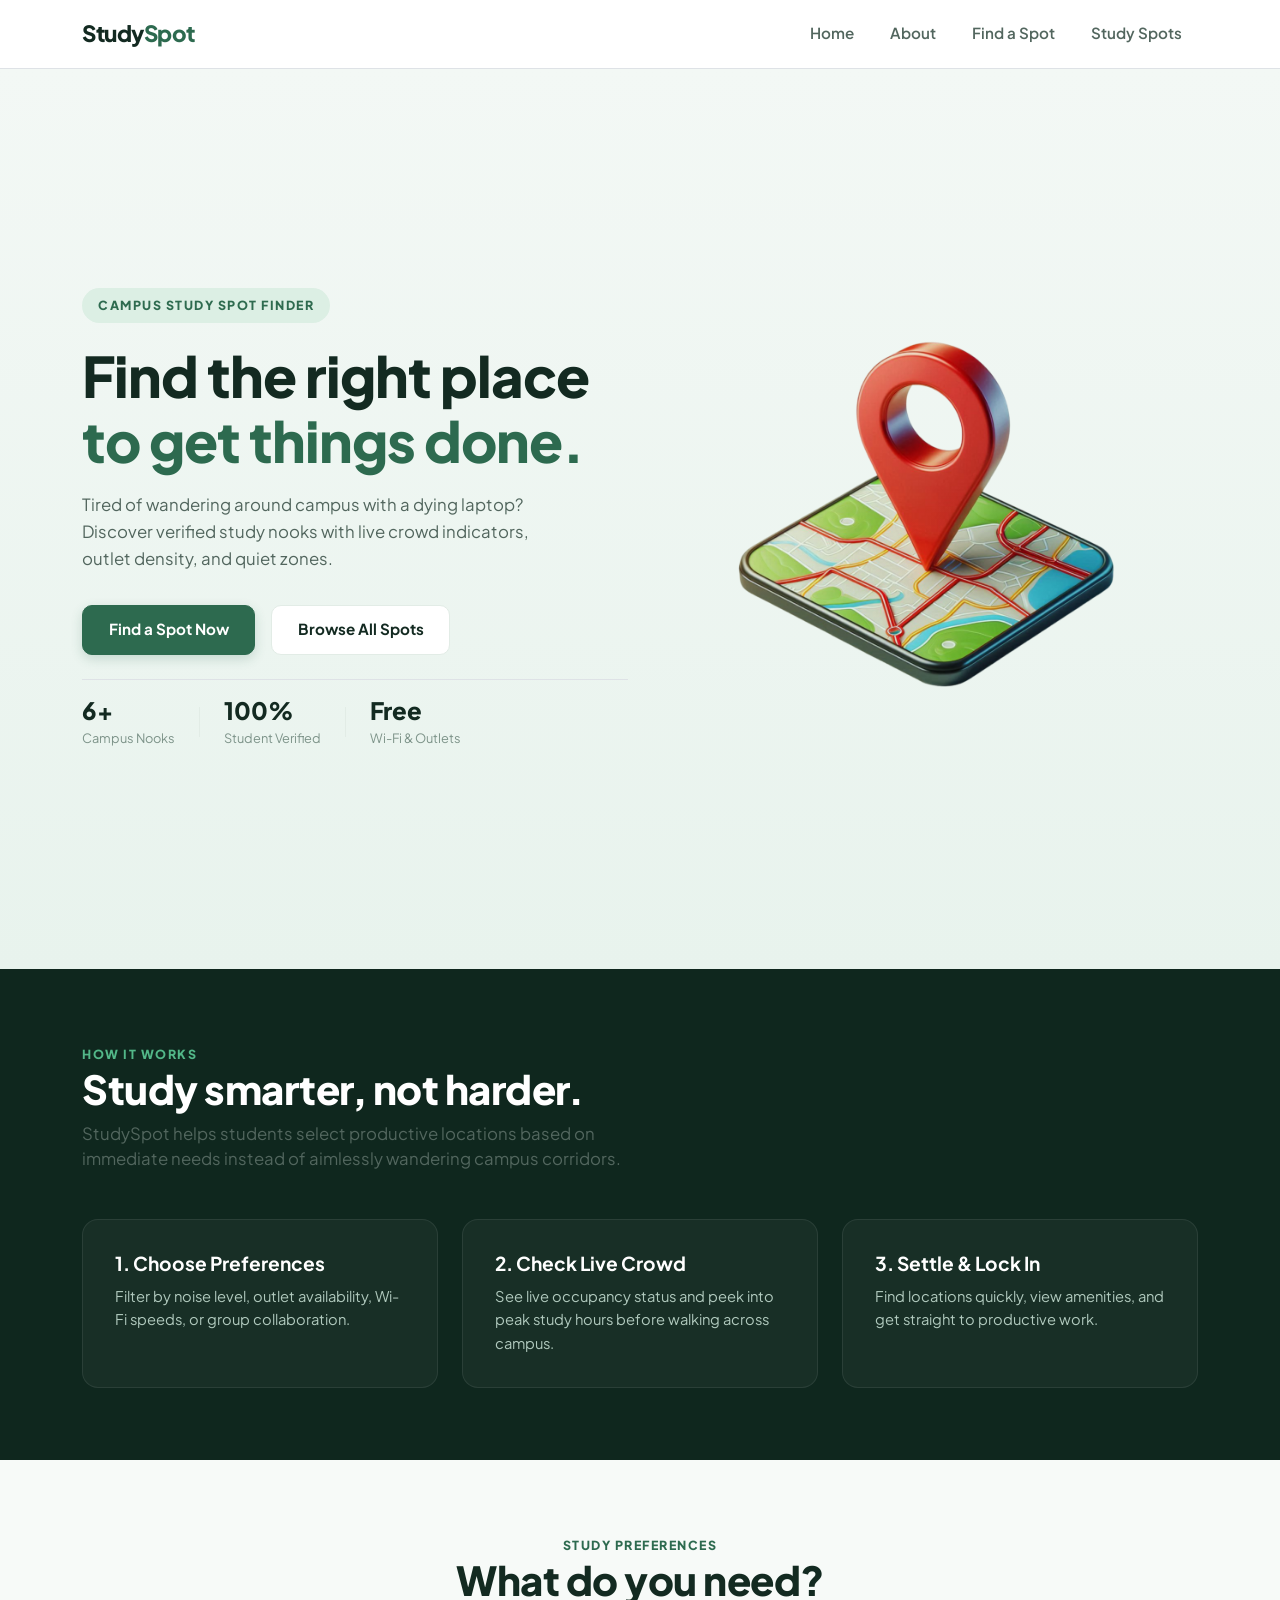
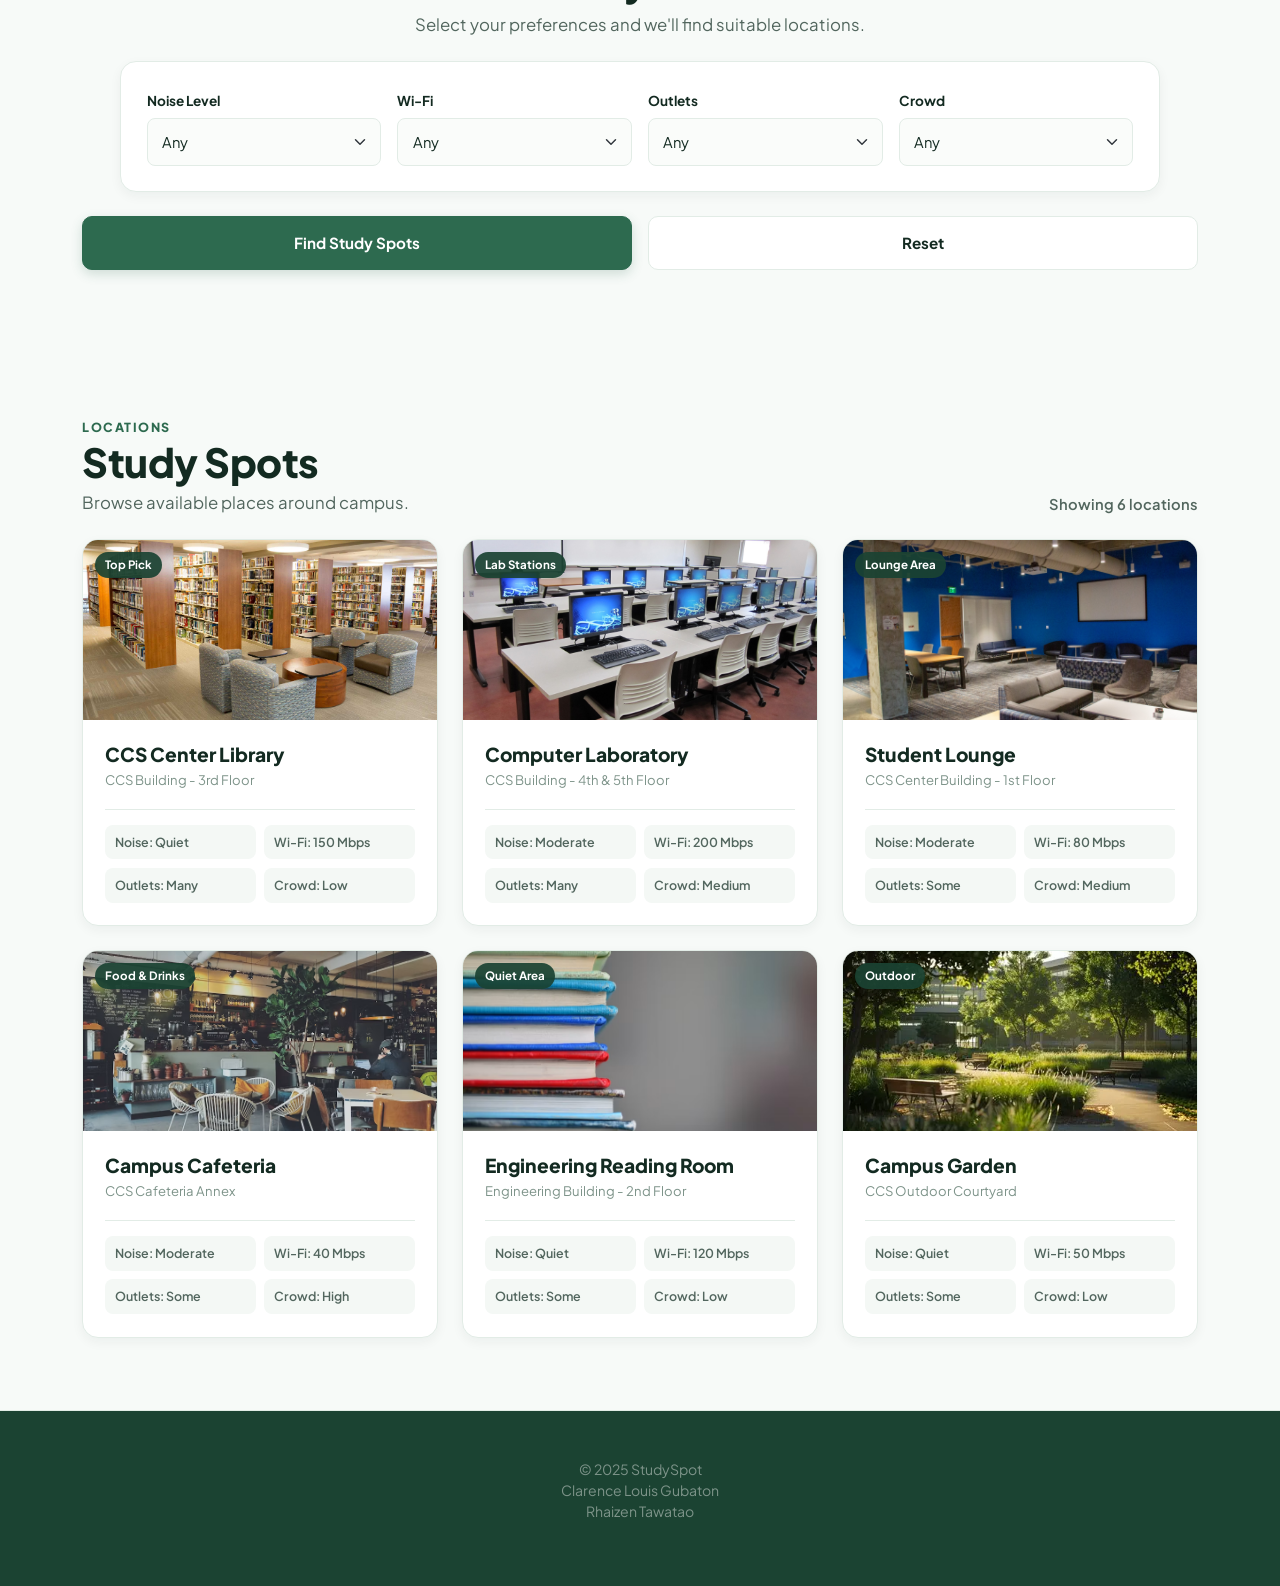
==== StudySpot.html @ eefe5cf1 "renamed the file and improve the designs" ====
<!DOCTYPE html>
<html lang="en">
<head>
  <meta charset="UTF-8" />
  <meta name="viewport" content="width=device-width, initial-scale=1.0" />
  <title>StudySpot — Campus Study Spot Finder</title>

  <link href="https://cdn.jsdelivr.net/npm/bootstrap@5.3.3/dist/css/bootstrap.min.css" rel="stylesheet">

  <!-- Google Fonts -->
  <link rel="preconnect" href="https://fonts.googleapis.com">
  <link rel="preconnect" href="https://fonts.gstatic.com" crossorigin>
  <link href="https://fonts.googleapis.com/css2?family=Plus+Jakarta+Sans:wght@400;500;600;700;800&display=swap" rel="stylesheet">

  <link rel="stylesheet" href="style.css" />
  <link rel="icon" type="image/x-icon" href="favicon.ico">
</head>
<body>

  <!-- Navbar -->
  <nav class="navbar navbar-expand-lg sticky-top bg-white border-bottom">
    <div class="container">
      <a class="navbar-brand logo" href="#home">Study<span>Spot</span></a>

      <button class="navbar-toggler" type="button" data-bs-toggle="collapse" data-bs-target="#navbarNav" aria-controls="navbarNav" aria-expanded="false" aria-label="Toggle navigation">
        <span class="navbar-toggler-icon"></span>
      </button>

      <div class="collapse navbar-collapse" id="navbarNav">
        <ul class="navbar-nav ms-auto py-2 py-lg-0 gap-1">
          <li class="nav-item">
            <a class="nav-link" href="#home">Home</a>
          </li>
          <li class="nav-item">
            <a class="nav-link" href="#about">About</a>
          </li>
          <li class="nav-item">
            <a class="nav-link" href="#finder">Find a Spot</a>
          </li>
          <li class="nav-item">
            <a class="nav-link" href="#spots">Study Spots</a>
          </li>
        </ul>
      </div>
    </div>
  </nav>

  <!-- Hero Section -->
  <section id="home" class="hero-section min-vh-100 d-flex align-items-center py-5">
    <div class="container">
      <div class="row align-items-center gy-4 gy-lg-0">
        <div class="col-12 col-lg-6 hero-text-col text-center text-lg-start">
          <span class="sub-badge badge-pill">CAMPUS STUDY SPOT FINDER</span>

          <h1 class="hero-title">
            Find the right place <br />
            <span class="highlight">to get things done.</span>
          </h1>

          <p class="hero-desc mx-auto mx-lg-0">
            Tired of wandering around campus with a dying laptop? Discover verified study nooks with live crowd indicators, outlet density, and quiet zones.
          </p>

          <div class="hero-actions d-flex flex-column flex-sm-row justify-content-center justify-content-lg-start gap-2 gap-sm-3 mb-4">
            <a href="#finder" class="btn btn-primary-custom">Find a Spot Now</a>
            <a href="#spots" class="btn btn-secondary-custom">Browse All Spots</a>
          </div>

          <div class="hero-stats d-flex align-items-center justify-content-center justify-content-lg-start flex-wrap gap-3 gap-sm-4 pt-3 border-top">
            <div class="stat-item text-center text-lg-start">
              <strong>6+</strong>
              <span>Campus Nooks</span>
            </div>
            <div class="stat-divider"></div>
            <div class="stat-item text-center text-lg-start">
              <strong>100%</strong>
              <span>Student Verified</span>
            </div>
            <div class="stat-divider"></div>
            <div class="stat-item text-center text-lg-start">
              <strong>Free</strong>
              <span>Wi-Fi &amp; Outlets</span>
            </div>
          </div>
        </div>

        <div class="col-12 col-lg-6 hero-visual-col text-center">
          <div class="hero-visual-wrapper mx-auto">
            <img src="map-pin.png" alt="Map visual" class="img-fluid hero-illustration mx-auto" />
          </div>
        </div>
      </div>
    </div>
  </section>

  <!-- About Section -->
  <section id="about" class="about-section py-5">
    <div class="container py-3 py-md-4">
      <div class="text-center text-lg-start mb-4">
        <span class="sub-badge text-light-green">HOW IT WORKS</span>
        <h2 class="section-title text-white">Study smarter, not harder.</h2>
        <p class="section-subtitle text-muted-green mx-auto mx-lg-0">
          StudySpot helps students select productive locations based on immediate needs instead of aimlessly wandering campus corridors.
        </p>
      </div>

      <div class="row g-3 g-md-4 mt-2">
        <div class="col-12 col-md-4">
          <div class="step-card h-100">
            <h3>1. Choose Preferences</h3>
            <p>Filter by noise level, outlet availability, Wi-Fi speeds, or group collaboration.</p>
          </div>
        </div>
        <div class="col-12 col-md-4">
          <div class="step-card h-100">
            <h3>2. Check Live Crowd</h3>
            <p>See live occupancy status and peek into peak study hours before walking across campus.</p>
          </div>
        </div>
        <div class="col-12 col-md-4">
          <div class="step-card h-100">
            <h3>3. Settle &amp; Lock In</h3>
            <p>Find locations quickly, view amenities, and get straight to productive work.</p>
          </div>
        </div>
      </div>
    </div>
  </section>

  <!-- Finder Section -->
  <section id="finder" class="finder-section py-5">
    <div class="container py-3 py-md-4">
      <div class="text-center mb-4">
        <span class="sub-badge">STUDY PREFERENCES</span>
        <h2 class="section-title">What do you need?</h2>
        <p class="section-subtitle mx-auto">Select your preferences and we'll find suitable locations.</p>
      </div>

      <div class="filter-box mx-auto">
        <div class="row g-3">
          <div class="col-12 col-sm-6 col-lg-3">
            <label for="filterNoise" class="form-label-custom">Noise Level</label>
            <select id="filterNoise" class="form-select custom-select">
              <option value="all">Any</option>
              <option value="Quiet">Quiet</option>
              <option value="Moderate">Moderate</option>
            </select>
          </div>

          <div class="col-12 col-sm-6 col-lg-3">
            <label for="filterWifi" class="form-label-custom">Wi-Fi</label>
            <select id="filterWifi" class="form-select custom-select">
              <option value="all">Any</option>
              <option value="Excellent">Excellent</option>
              <option value="Good">Good</option>
              <option value="Average">Average</option>
            </select>
          </div>

          <div class="col-12 col-sm-6 col-lg-3">
            <label for="filterOutlets" class="form-label-custom">Outlets</label>
            <select id="filterOutlets" class="form-select custom-select">
              <option value="all">Any</option>
              <option value="Many">Many</option>
              <option value="Some">Some</option>
            </select>
          </div>

          <div class="col-12 col-sm-6 col-lg-3">
            <label for="filterCrowd" class="form-label-custom">Crowd</label>
            <select id="filterCrowd" class="form-select custom-select">
              <option value="all">Any</option>
              <option value="Low">Low</option>
              <option value="Medium">Medium</option>
              <option value="High">High</option>
            </select>
          </div>
        </div>
      </div>

      <div class="filter-actions d-flex flex-column flex-sm-row justify-content-center align-items-center gap-2 gap-sm-3 mt-4">
        <button id="findSpotsBtn" class="btn btn-primary-custom btn-large w-100 w-sm-auto">Find Study Spots</button>
        <button id="resetFiltersBtn" class="btn btn-secondary-custom btn-large w-100 w-sm-auto">Reset</button>
      </div>
    </div>
  </section>

  <!-- Spots Section -->
  <section id="spots" class="spots-section py-5">
    <div class="container py-3 py-md-4">
      <div class="d-flex flex-column flex-sm-row justify-content-between align-items-center align-items-sm-end text-center text-sm-start gap-2 mb-4">
        <div>
          <span class="sub-badge">LOCATIONS</span>
          <h2 class="section-title mb-1">Study Spots</h2>
          <p class="section-subtitle mb-0">Browse available places around campus.</p>
        </div>
        <div class="results-count">
          Showing <span id="spotsCount">6</span> locations
        </div>
      </div>

      <div class="row g-3 g-md-4" id="spotsContainer"></div>
    </div>
  </section>

  <!-- Footer -->
  <footer class="footer py-4 py-md-5">
    <div class="container text-center">
      <p class="mb-0">© 2025 StudySpot</p>
      <p>Clarence Louis Gubaton <br> Rhaizen Tawatao</p>
    </div>
  </footer>

  
  <script src="https://cdn.jsdelivr.net/npm/bootstrap@5.3.3/dist/js/bootstrap.bundle.min.js"></script>
  <script src="StudySpot.js"></script>
</body>
</html>
---- style.css ----
:root {
  --primary: #2d6a4f;
  --primary-dark: #1b4332;
  --primary-deep: #0f271e;
  --primary-light: #52b788;
  --primary-tint: rgba(45, 106, 79, 0.1);
  --bg-light: #f2f7f4;
  --surface: #ffffff;
  --text-main: #132a21;
  --text-muted: #52665e;
  --text-dim: #7d9389;
  --border: #e2ece6;
  --shadow-sm: 0 4px 12px rgba(18, 45, 33, 0.05);
  --shadow-hover: 0 14px 28px rgba(18, 45, 33, 0.1);
  --radius-sm: 8px;
  --radius-md: 10px;
  --radius-lg: 16px;
  --radius-full: 9999px;
  --transition: all 0.2s ease;
}

html {
  scroll-behavior: smooth;
  font-size: 16px;
}

body {
  font-family: 'Plus Jakarta Sans', system-ui, -apple-system, sans-serif;
  color: var(--text-main);
  background-color: var(--bg-light);
  line-height: 1.5;
  overflow-x: hidden;
}

section {
  scroll-margin-top: 75px;
}

/* NAVBAR */
.navbar {
  background: rgba(255, 255, 255, 0.96);
  padding: 0.75rem 0;
}

.logo {
  font-size: 1.4rem;
  font-weight: 800;
  color: var(--text-main);
  text-decoration: none;
  letter-spacing: -0.5px;
}

.logo span {
  color: var(--primary);
}

.nav-link {
  color: var(--text-muted);
  font-weight: 600;
  font-size: 0.95rem;
  padding: 0.5rem 1rem !important;
  border-radius: var(--radius-md);
  transition: var(--transition);
  text-align: center;
}

/* Rounded Pill Hover & Active */
.nav-link:hover,
.nav-link.active {
  color: var(--primary) !important;
  background-color: var(--primary-tint);
}

.navbar-toggler {
  border: 1px solid var(--border);
  padding: 0.35rem 0.55rem;
}

.navbar-toggler:focus {
  box-shadow: 0 0 0 3px rgba(45, 106, 79, 0.15);
}

/* HERO SECTION */
.hero-section {
  background: linear-gradient(180deg, #f3f8f5 0%, #e8f3ed 100%);
}

.sub-badge {
  display: inline-block;
  font-size: 0.78rem;
  font-weight: 800;
  letter-spacing: 1.5px;
  color: var(--primary);
}

.sub-badge.badge-pill {
  background: #dcefe4;
  color: #2e6b4f;
  padding: 0.5rem 1rem;
  border-radius: var(--radius-full);
  margin-bottom: 1.25rem;
}

.hero-title {
  font-size: clamp(2rem, 4.5vw, 3.5rem);
  font-weight: 800;
  line-height: 1.15;
  color: var(--text-main);
  letter-spacing: -1px;
  margin-bottom: 1.25rem;
}

.hero-title .highlight {
  color: var(--primary);
}

.hero-desc {
  font-size: clamp(0.95rem, 1.8vw, 1.05rem);
  color: var(--text-muted);
  max-width: 480px;
  margin-bottom: 2rem;
  line-height: 1.6;
}

/* Custom Buttons */
.btn-primary-custom {
  display: inline-flex;
  align-items: center;
  justify-content: center;
  background-color: var(--primary);
  color: #ffffff;
  font-weight: 700;
  font-size: 0.95rem;
  padding: 0.8rem 1.6rem;
  border-radius: var(--radius-md);
  text-decoration: none;
  border: 1px solid var(--primary);
  box-shadow: 0 4px 12px rgba(45, 106, 79, 0.2);
  transition: var(--transition);
}

.btn-primary-custom:hover {
  background-color: var(--primary-dark);
  border-color: var(--primary-dark);
  color: #ffffff;
  transform: translateY(-2px);
  box-shadow: 0 6px 16px rgba(45, 106, 79, 0.25);
}

.btn-secondary-custom {
  display: inline-flex;
  align-items: center;
  justify-content: center;
  background-color: var(--surface);
  color: var(--text-main);
  font-weight: 700;
  font-size: 0.95rem;
  padding: 0.8rem 1.6rem;
  border-radius: var(--radius-md);
  text-decoration: none;
  border: 1px solid var(--border);
  transition: var(--transition);
}

.btn-secondary-custom:hover {
  background-color: #f9fbf9;
  border-color: #cbdad1;
  color: var(--text-main);
  transform: translateY(-2px);
}

.btn-large {
  padding: 0.9rem 2rem;
}

/* Stats */
.stat-item strong {
  display: block;
  font-size: clamp(1.25rem, 2.5vw, 1.5rem);
  font-weight: 800;
  color: var(--text-main);
  line-height: 1.2;
}

.stat-item span {
  font-size: 0.8rem;
  color: var(--text-dim);
}

.stat-divider {
  width: 1px;
  height: 30px;
  background: var(--border);
  flex-shrink: 0;
}

.hero-visual-wrapper {
  max-width: 420px;
}

.hero-illustration {
  width: 100%;
  height: auto;
  mix-blend-mode: multiply;
  pointer-events: none;
  user-select: none;
}

/* ABOUT SECTION */
.about-section {
  background-color: var(--primary-deep);
  color: #ffffff;
}

.text-light-green {
  color: var(--primary-light);
}

.text-muted-green {
  color: #a3c1b4;
}

.step-card {
  background: rgba(255, 255, 255, 0.04);
  border: 1px solid rgba(255, 255, 255, 0.08);
  padding: clamp(1.4rem, 2.5vw, 2rem);
  border-radius: var(--radius-lg);
  transition: var(--transition);
}

.step-card:hover {
  background: rgba(255, 255, 255, 0.07);
  transform: translateY(-3px);
}

.step-card h3 {
  font-size: 1.2rem;
  font-weight: 700;
  margin-bottom: 0.6rem;
  color: #ffffff;
}

.step-card p {
  color: #b0c9bd;
  font-size: 0.92rem;
  line-height: 1.6;
  margin-bottom: 0;
}

/* FINDER SECTION */
.finder-section {
  background: #f7faf8;
}

.section-title {
  font-size: clamp(1.75rem, 3.2vw, 2.5rem);
  font-weight: 800;
  letter-spacing: -0.5px;
}

.section-subtitle {
  font-size: clamp(0.92rem, 1.6vw, 1.05rem);
  color: var(--text-muted);
  max-width: 580px;
}

.filter-box {
  max-width: 1040px;
  background: var(--surface);
  border: 1px solid var(--border);
  border-radius: var(--radius-lg);
  padding: clamp(1.2rem, 2.5vw, 1.6rem);
  box-shadow: var(--shadow-sm);
}

.form-label-custom {
  font-size: 0.85rem;
  font-weight: 700;
  color: var(--text-main);
  margin-bottom: 0.4rem;
}

.custom-select {
  padding: 0.75rem 0.9rem;
  border: 1px solid var(--border);
  border-radius: var(--radius-sm);
  background-color: #fafcfa;
  font-size: 0.92rem;
  color: var(--text-main);
  transition: var(--transition);
}

.custom-select:focus {
  border-color: var(--primary);
  background-color: #ffffff;
  box-shadow: 0 0 0 3px rgba(45, 106, 79, 0.15);
}

/* SPOTS SECTION */
.spots-section {
  background: #f7faf8;
}

.results-count {
  font-size: 0.92rem;
  font-weight: 600;
  color: var(--text-muted);
}

.spot-card {
  background: var(--surface);
  border-radius: var(--radius-lg);
  border: 1px solid var(--border);
  overflow: hidden;
  box-shadow: var(--shadow-sm);
  display: flex;
  flex-direction: column;
  height: 100%;
  transition: var(--transition);
}

@media (hover: hover) {
  .spot-card:hover {
    transform: translateY(-5px);
    box-shadow: var(--shadow-hover);
    border-color: #bad3c4;
  }
}

.spot-image-wrapper {
  position: relative;
  height: 180px;
  overflow: hidden;
  background: #e2ece6;
}

.spot-image {
  width: 100%;
  height: 100%;
  object-fit: cover;
}

.spot-top-badge {
  position: absolute;
  top: 12px;
  left: 12px;
  background: rgba(27, 67, 50, 0.92);
  color: #fff;
  font-size: 0.72rem;
  font-weight: 700;
  padding: 4px 10px;
  border-radius: var(--radius-full);
}

.spot-body {
  padding: clamp(1.1rem, 2vw, 1.4rem);
  display: flex;
  flex-direction: column;
  flex-grow: 1;
}

.spot-name {
  font-size: 1.2rem;
  font-weight: 800;
  color: var(--text-main);
  margin-bottom: 0.25rem;
}

.spot-location {
  font-size: 0.82rem;
  color: var(--text-dim);
  margin-bottom: 1.25rem;
}

.spot-specs {
  display: grid;
  grid-template-columns: 1fr 1fr;
  gap: 0.55rem;
  margin-top: auto;
  padding-top: 0.9rem;
  border-top: 1px solid var(--border);
}

.spec-pill {
  background: #f4f8f5;
  padding: 0.5rem 0.6rem;
  border-radius: var(--radius-sm);
  font-size: 0.78rem;
  font-weight: 600;
  color: var(--text-muted);
  white-space: nowrap;
  overflow: hidden;
  text-overflow: ellipsis;
}

/* FOOTER */
.footer {
  text-align: center;
  font-size: 0.88rem;
  color: var(--text-dim);
  background: var(--primary-dark);
  border-top: 1px solid var(--border);
}

/* Mobile specific tweaks */
@media (max-width: 576px) {
  .hero-stats {
    width: 100%;
    justify-content: space-around !important;
  }
}
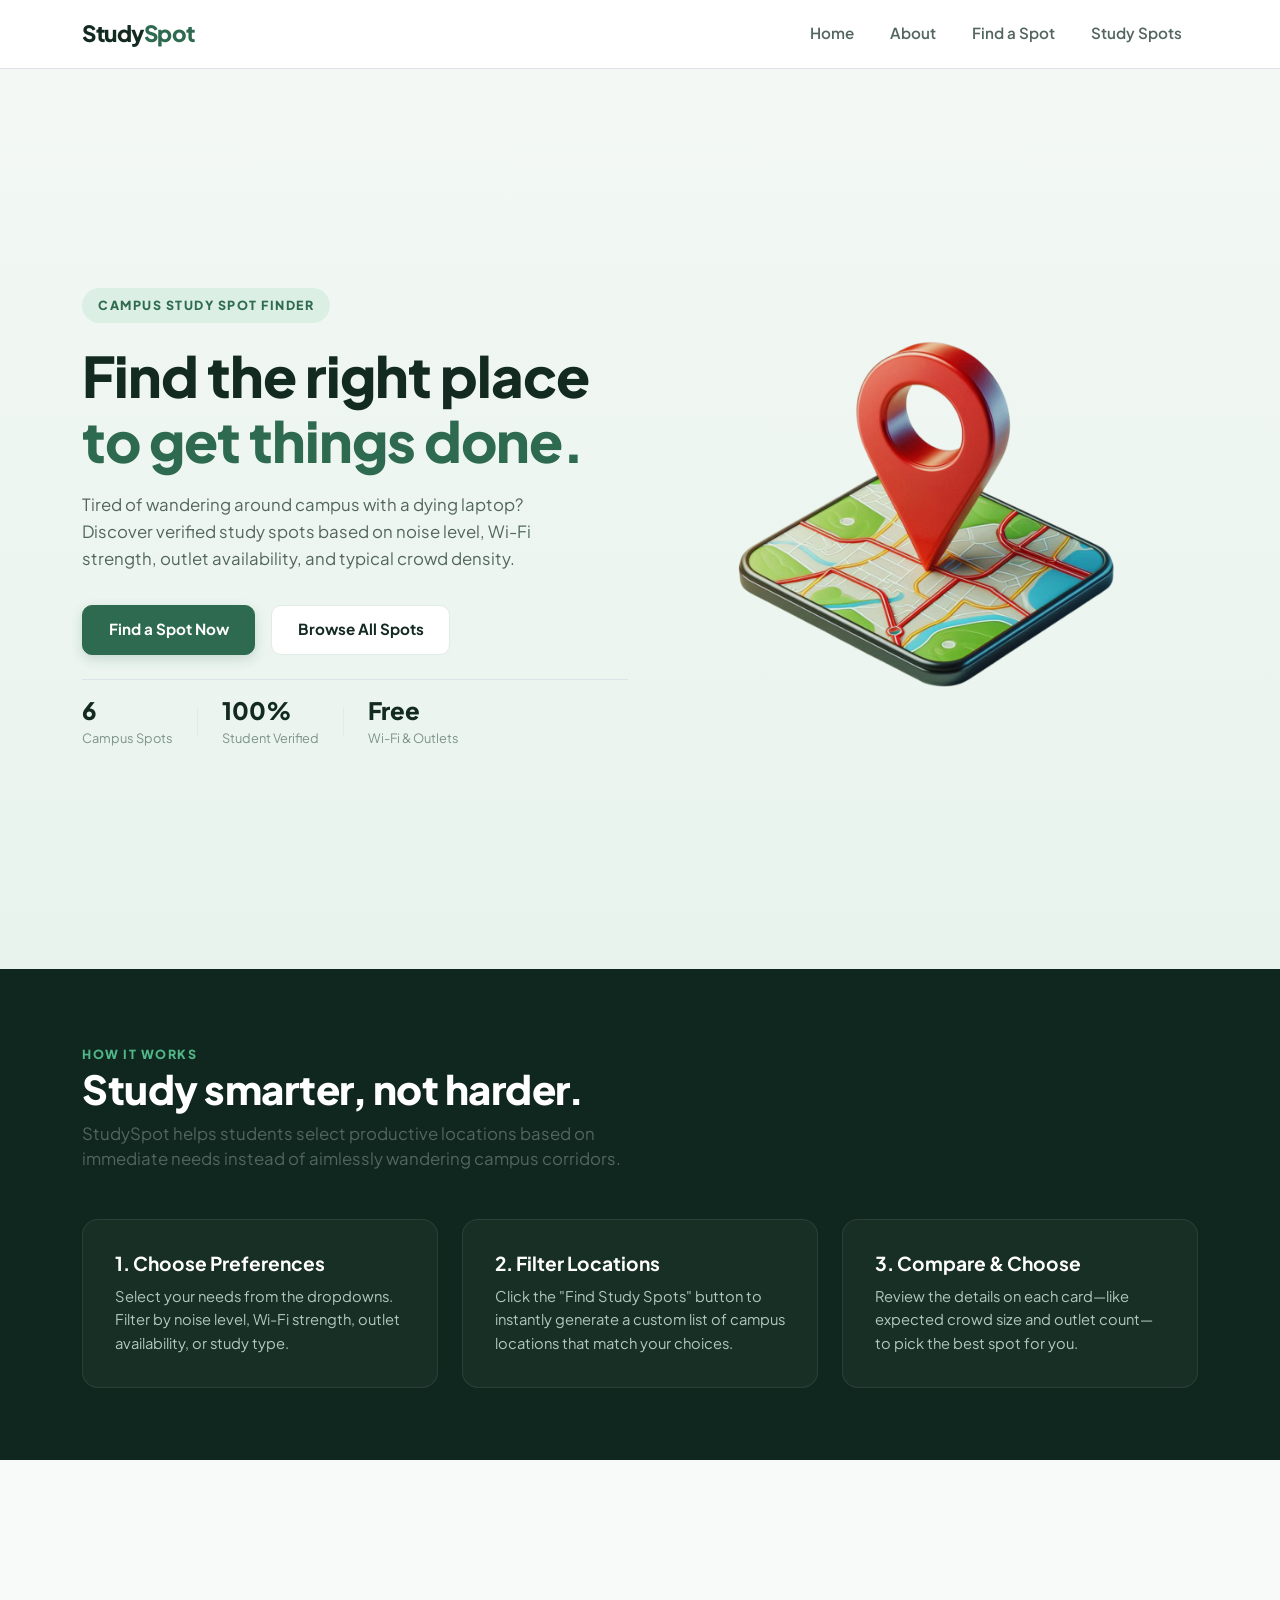
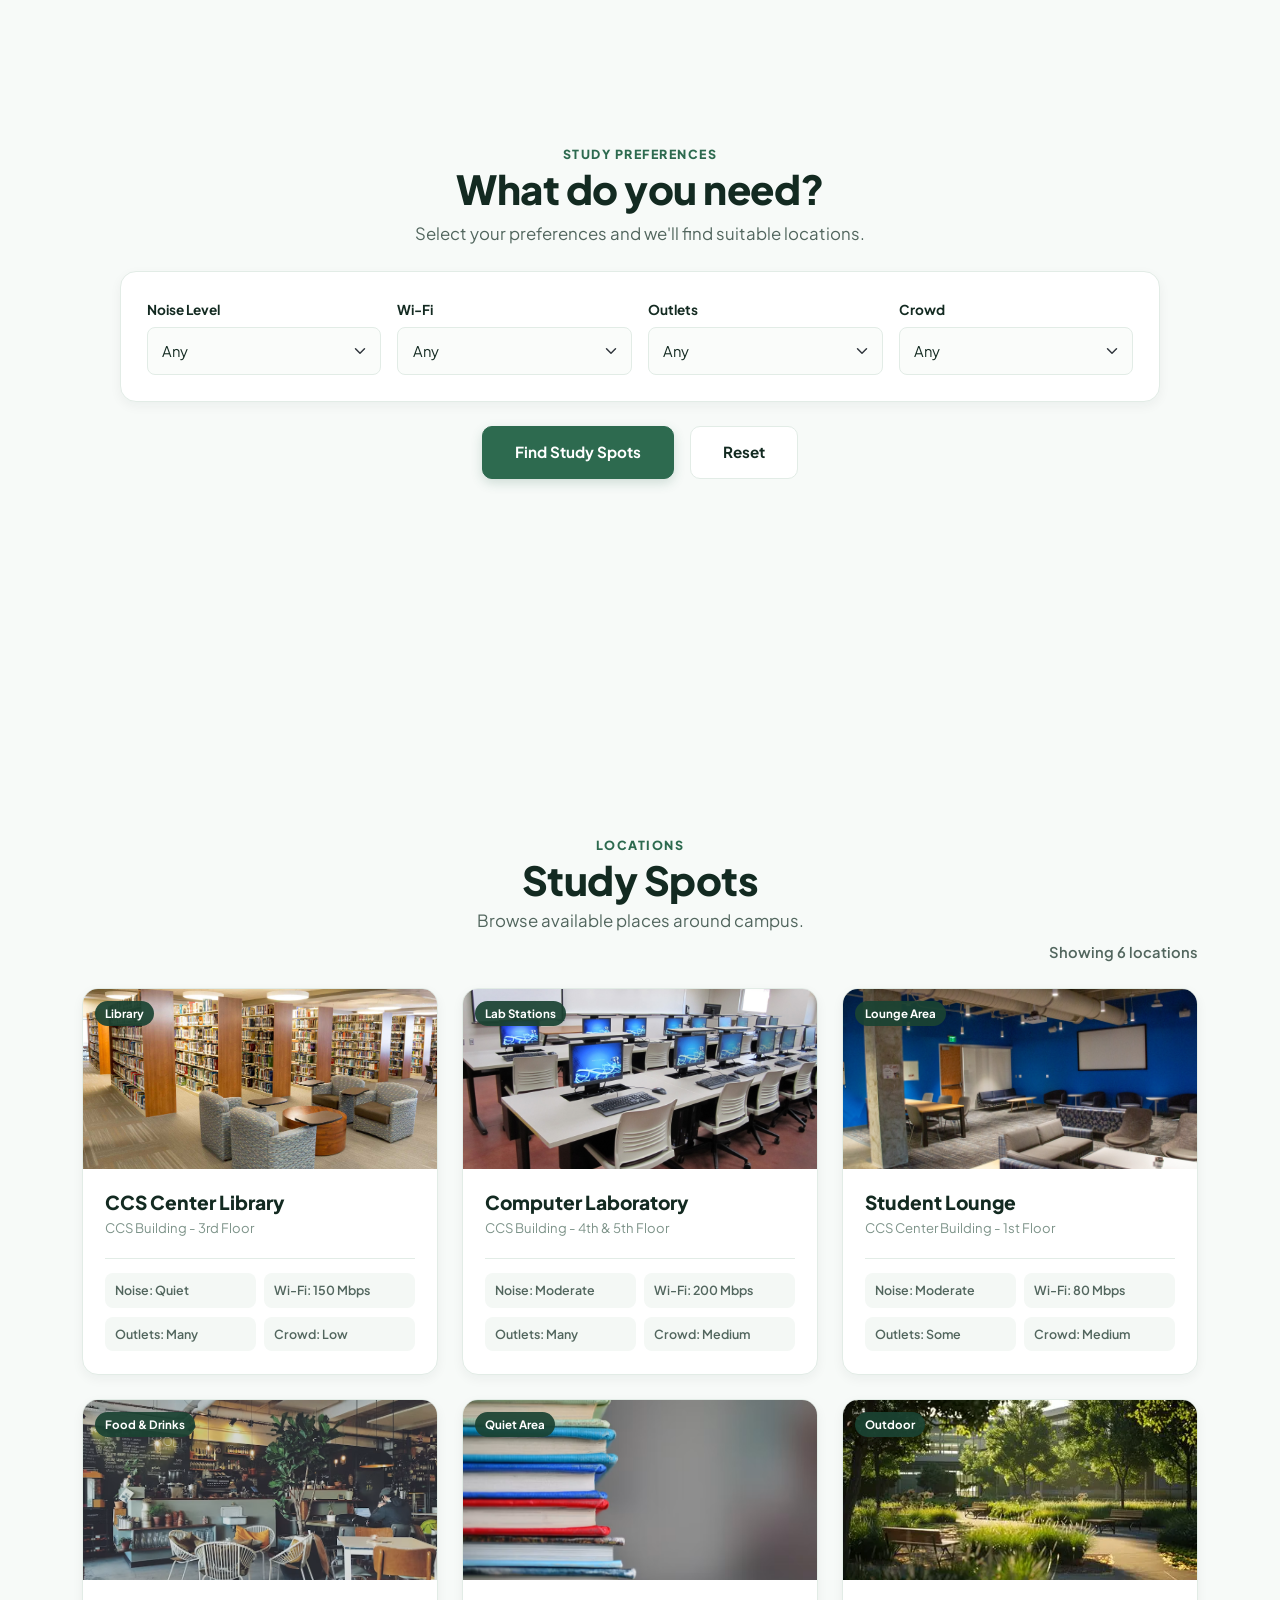
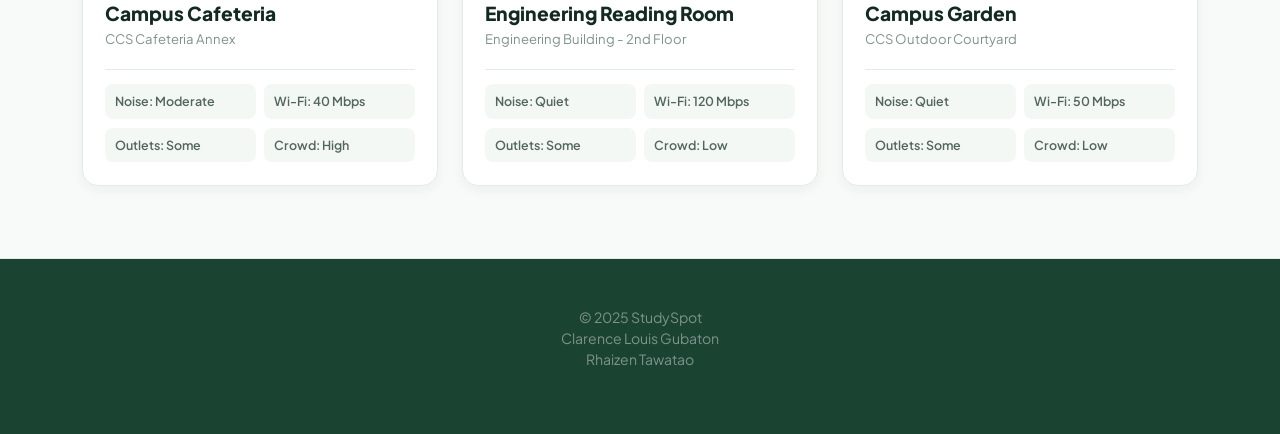
==== commit b03ec4c2: "added folder for images and favicon" ====
--- a/StudySpot.html
+++ b/StudySpot.html
@@ -13,7 +13,7 @@
   <link href="https://fonts.googleapis.com/css2?family=Plus+Jakarta+Sans:wght@400;500;600;700;800&display=swap" rel="stylesheet">
 
   <link rel="stylesheet" href="style.css" />
-  <link rel="icon" type="image/x-icon" href="favicon.ico">
+  <link rel="icon" type="image/x-icon" href="assets/favicon.ico">
 </head>
 <body>
 
@@ -58,7 +58,7 @@
           </h1>
 
           <p class="hero-desc mx-auto mx-lg-0">
-            Tired of wandering around campus with a dying laptop? Discover verified study nooks with live crowd indicators, outlet density, and quiet zones.
+            Tired of wandering around campus with a dying laptop? Discover verified study spots based on noise level, Wi-Fi strength, outlet availability, and typical crowd density.
           </p>
 
           <div class="hero-actions d-flex flex-column flex-sm-row justify-content-center justify-content-lg-start gap-2 gap-sm-3 mb-4">
@@ -68,8 +68,8 @@
 
           <div class="hero-stats d-flex align-items-center justify-content-center justify-content-lg-start flex-wrap gap-3 gap-sm-4 pt-3 border-top">
             <div class="stat-item text-center text-lg-start">
-              <strong>6+</strong>
-              <span>Campus Nooks</span>
+              <strong>6</strong>
+              <span>Campus Spots</span>
             </div>
             <div class="stat-divider"></div>
             <div class="stat-item text-center text-lg-start">
@@ -86,7 +86,7 @@
 
         <div class="col-12 col-lg-6 hero-visual-col text-center">
           <div class="hero-visual-wrapper mx-auto">
-            <img src="map-pin.png" alt="Map visual" class="img-fluid hero-illustration mx-auto" />
+            <img src="images/map-pin.png" alt="Map visual" class="img-fluid hero-illustration mx-auto" />
           </div>
         </div>
       </div>
@@ -108,19 +108,19 @@
         <div class="col-12 col-md-4">
           <div class="step-card h-100">
             <h3>1. Choose Preferences</h3>
-            <p>Filter by noise level, outlet availability, Wi-Fi speeds, or group collaboration.</p>
+            <p>Select your needs from the dropdowns. Filter by noise level, Wi-Fi strength, outlet availability, or study type.</p>
           </div>
         </div>
         <div class="col-12 col-md-4">
           <div class="step-card h-100">
-            <h3>2. Check Live Crowd</h3>
-            <p>See live occupancy status and peek into peak study hours before walking across campus.</p>
+            <h3>2. Filter Locations</h3>
+            <p>Click the "Find Study Spots" button to instantly generate a custom list of campus locations that match your choices.</p>
           </div>
         </div>
         <div class="col-12 col-md-4">
           <div class="step-card h-100">
-            <h3>3. Settle &amp; Lock In</h3>
-            <p>Find locations quickly, view amenities, and get straight to productive work.</p>
+            <h3>3. Compare & Choose</h3>
+            <p>Review the details on each card—like expected crowd size and outlet count—to pick the best spot for you.</p>
           </div>
         </div>
       </div>
@@ -128,7 +128,7 @@
   </section>
 
   <!-- Finder Section -->
-  <section id="finder" class="finder-section py-5">
+  <section id="finder" class="finder-section py-5 min-vh-100 d-flex align-items-center">
     <div class="container py-3 py-md-4">
       <div class="text-center mb-4">
         <span class="sub-badge">STUDY PREFERENCES</span>
@@ -179,29 +179,26 @@
       </div>
 
       <div class="filter-actions d-flex flex-column flex-sm-row justify-content-center align-items-center gap-2 gap-sm-3 mt-4">
-        <button id="findSpotsBtn" class="btn btn-primary-custom btn-large w-100 w-sm-auto">Find Study Spots</button>
-        <button id="resetFiltersBtn" class="btn btn-secondary-custom btn-large w-100 w-sm-auto">Reset</button>
+        <button id="findSpotsBtn" class="btn btn-primary-custom btn-large">Find Study Spots</button>
+        <button id="resetFiltersBtn" class="btn btn-secondary-custom btn-large">Reset</button>
       </div>
     </div>
   </section>
 
   <!-- Spots Section -->
-  <section id="spots" class="spots-section py-5">
-    <div class="container py-3 py-md-4">
-      <div class="d-flex flex-column flex-sm-row justify-content-between align-items-center align-items-sm-end text-center text-sm-start gap-2 mb-4">
-        <div>
-          <span class="sub-badge">LOCATIONS</span>
-          <h2 class="section-title mb-1">Study Spots</h2>
-          <p class="section-subtitle mb-0">Browse available places around campus.</p>
-        </div>
-        <div class="results-count">
-          Showing <span id="spotsCount">6</span> locations
-        </div>
-      </div>
-
-      <div class="row g-3 g-md-4" id="spotsContainer"></div>
-    </div>
-  </section>
+<section id="spots" class="spots-section py-5">
+  <div class="container py-3 py-md-4">
+    <div class="text-center mb-2">
+      <span class="sub-badge">LOCATIONS</span>
+      <h2 class="section-title mb-1">Study Spots</h2>
+      <p class="section-subtitle mx-auto mb-0">Browse available places around campus.</p>
+    </div>
+    <div class="results-count text-end mb-4">
+      Showing <span id="spotsCount">6</span> locations
+    </div>
+    <div class="row g-3 g-md-4" id="spotsContainer"></div>
+  </div>
+</section>
 
   <!-- Footer -->
   <footer class="footer py-4 py-md-5">
@@ -211,7 +208,6 @@
     </div>
   </footer>
 
-  
   <script src="https://cdn.jsdelivr.net/npm/bootstrap@5.3.3/dist/js/bootstrap.bundle.min.js"></script>
   <script src="StudySpot.js"></script>
 </body>
--- a/style.css
+++ b/style.css
@@ -64,9 +64,8 @@
   text-align: center;
 }
 
-/* Rounded Pill Hover & Active */
-.nav-link:hover,
-.nav-link.active {
+
+.nav-link:hover{
   color: var(--primary) !important;
   background-color: var(--primary-tint);
 }
@@ -122,7 +121,6 @@
   line-height: 1.6;
 }
 
-/* Custom Buttons */
 .btn-primary-custom {
   display: inline-flex;
   align-items: center;
@@ -173,7 +171,6 @@
   padding: 0.9rem 2rem;
 }
 
-/* Stats */
 .stat-item strong {
   display: block;
   font-size: clamp(1.25rem, 2.5vw, 1.5rem);
@@ -294,6 +291,16 @@
   border-color: var(--primary);
   background-color: #ffffff;
   box-shadow: 0 0 0 3px rgba(45, 106, 79, 0.15);
+}
+
+.filter-actions .btn {
+  width: auto;
+}
+
+@media (max-width: 575.98px) {
+  .filter-actions .btn {
+    width: 100%;
+  }
 }
 
 /* SPOTS SECTION */
@@ -402,7 +409,6 @@
   border-top: 1px solid var(--border);
 }
 
-/* Mobile specific tweaks */
 @media (max-width: 576px) {
   .hero-stats {
     width: 100%;
